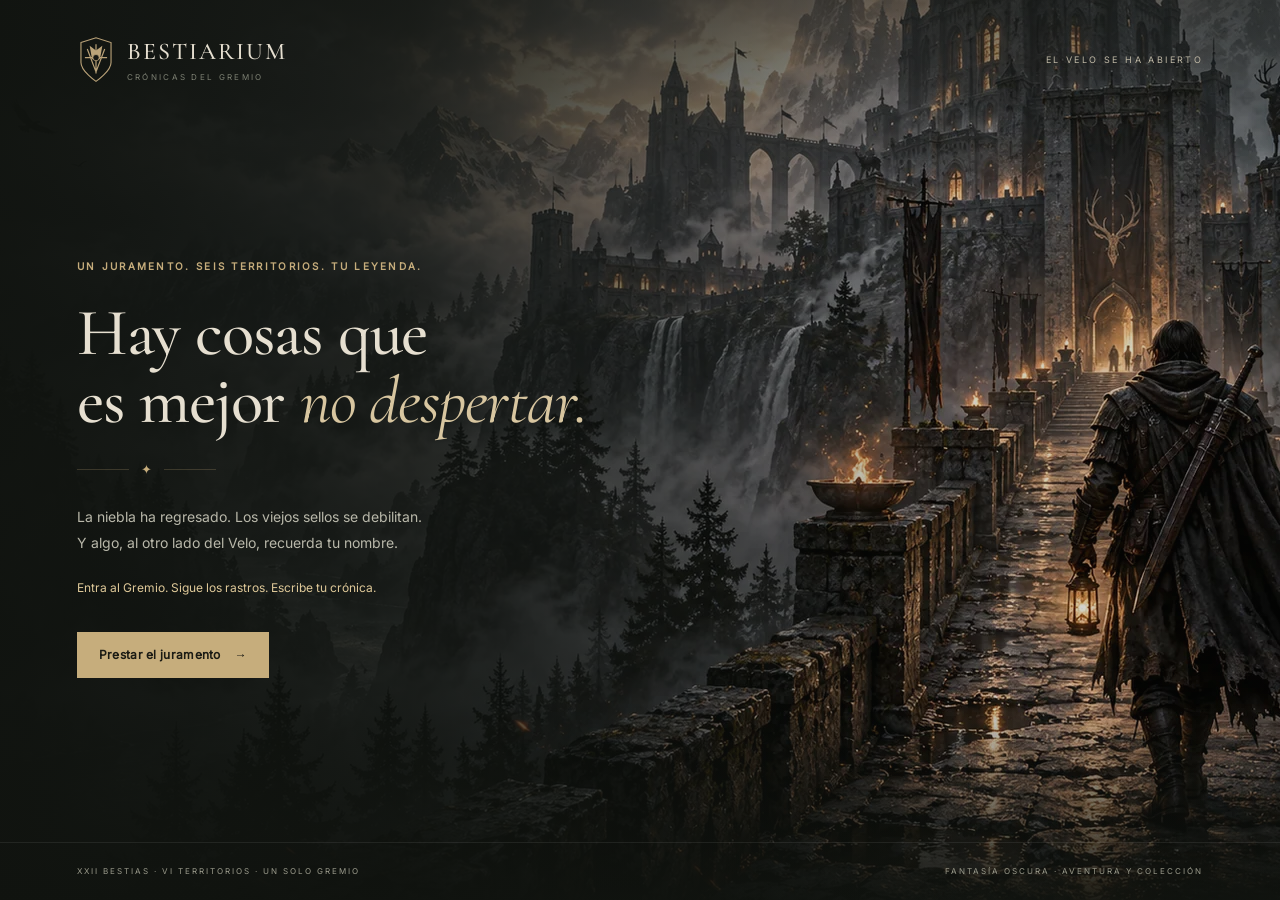
==== preview/index.html @ f412d272 "Add Bestiarium III dark-fantasy preview, original art, and verified game engine" ====
<!doctype html>
<html lang="es">
<head>
  <base href="../">
  <meta charset="utf-8">
  <meta name="viewport" content="width=device-width, initial-scale=1, viewport-fit=cover">
  <meta name="theme-color" content="#131411">
  <meta name="description" content="Cruza el Velo. Recorre seis territorios, sigue los rastros de 22 bestias y escribe tu leyenda en las crónicas del Gremio.">
  <title>Bestiarium · Crónicas del Gremio</title>
  <link rel="icon" href="assets/crest.svg" type="image/svg+xml">
  <link rel="preload" href="assets/art/guild-refuge.webp" as="image">
  <link rel="stylesheet" href="assets/css/grimoire.css?v=3.0.0">
  <script src="assets/js/catalog.js?v=3.0.0" defer></script>
  <script src="assets/js/storage.js?v=3.0.0" defer></script>
  <script src="assets/js/app.js?v=3.0.0" defer></script>
</head>
<body>
<a class="skip" href="#main">Saltar al contenido</a>
<div id="intro" class="intro screen" hidden>
  <header class="intro-nav"><a class="wordmark" href="./"><img src="assets/crest.svg" alt="" width="38" height="48"><span>BESTIARIUM<small>CRÓNICAS DEL GREMIO</small></span></a><span class="edition">EL VELO SE HA ABIERTO</span></header>
  <main class="intro-content"><p class="eyebrow">UN JURAMENTO. SEIS TERRITORIOS. TU LEYENDA.</p><h1>Hay cosas que<br>es mejor <em>no despertar.</em></h1><div class="ornament"><span></span>✦<span></span></div><p>La niebla ha regresado. Los viejos sellos se debilitan.<br>Y algo, al otro lado del Velo, recuerda tu nombre.</p><p class="intro-invite">Entra al Gremio. Sigue los rastros. Escribe tu crónica.</p><div class="button-row"><button class="btn primary" data-action="register">Prestar el juramento <span>→</span></button><button class="btn quiet" id="continueIntro" data-action="continue" hidden>Retomar mi crónica</button></div></main>
  <footer class="intro-footer"><span>XXII BESTIAS · VI TERRITORIOS · UN SOLO GREMIO</span><span>FANTASÍA OSCURA · AVENTURA Y COLECCIÓN</span></footer>
</div>
<div id="registration" class="screen registration" hidden>
  <header class="reg-header"><button class="text-link" data-action="intro">← Volver al umbral</button><span class="eyebrow">EL GREMIO TE DA LA BIENVENIDA</span></header>
  <main class="reg-shell"><div class="reg-art"><img id="regPortrait" src="assets/art/hunter-1.webp" alt="Retrato de tu cazador"><div><span class="eyebrow">CADA LEYENDA EMPIEZA CON UN NOMBRE</span><h1>Tu lugar<br>en la crónica.</h1><p>Una persona o un equipo.<br>El mismo juramento ante el Velo.</p></div></div>
  <form id="registrationForm" class="reg-form"><p class="eyebrow">01 / IDENTIDAD DEL CAZADOR</p><h2>Presta el juramento</h2><label for="playerName">Nombre del cazador o del equipo</label><input id="playerName" name="player" placeholder="¿Cómo te recordará el Gremio?" maxlength="32" required autocomplete="nickname"><fieldset><legend>Elige tu apariencia</legend><div id="avatarPicker" class="avatar-picker"></div></fieldset><label for="classSelect">Tu senda</label><select id="classSelect" name="specialty"></select><p id="classDescription" class="form-note"></p><label for="originSelect">Tu refugio de origen</label><select id="originSelect" name="origin"></select><p class="form-note">Tu senda y tu origen forman parte de tu historia. Todas las sendas reciben las mismas recompensas.</p><button class="btn primary full" type="submit">Inscribir mi nombre <span>→</span></button><p class="local-note">Tu crónica se guarda en este navegador.</p></form></main>
</div>
<div id="app" class="screen app-shell" hidden>
  <aside class="sidebar"><a href="#refugio" class="wordmark" data-view="refugio"><img src="assets/crest.svg" alt="" width="36" height="44"><span>BESTIARIUM<small>CRÓNICAS DEL GREMIO</small></span></a><div class="sidebar-rule"></div><p class="nav-label">EL GREMIO</p><nav aria-label="Navegación del Gremio" id="navigation"></nav><div class="sidebar-bottom"><div class="side-quote">«Lo que acecha en la niebla<br>también teme a algo.»<span>DEL PRIMER GRIMORIO</span></div><button class="side-control" data-action="settings"><span data-icon="settings"></span>Ajustes y guía</button><div class="save-status" id="saveStatus" role="status"></div><span class="build">BESTIARIUM · VOL. III</span></div></aside>
  <div class="app-body"><header class="topbar"><div class="breadcrumb"><span class="small-crest" data-icon="sigil"></span><span>EL GREMIO</span><span class="crumb-sep">/</span><strong id="currentView">Refugio</strong></div><div class="hud"><span class="hud-xp"><span data-icon="spark"></span><b id="hudXP">0</b> XP</span><button class="sound-button" id="soundButton" data-action="sound" aria-label="Activar sonido" aria-pressed="false"></button><button class="hud-profile" data-view="perfil"><img id="hudAvatar" src="assets/art/hunter-1.webp" alt=""><span><b id="hudName"></b><small id="hudRank"></small></span></button></div></header>
  <main id="main" tabindex="-1"><section id="view-refugio" class="view"></section><section id="view-atlas" class="view" hidden></section><section id="view-bestiario" class="view" hidden></section><section id="view-contratos" class="view" hidden></section><section id="view-inventario" class="view" hidden></section><section id="view-perfil" class="view" hidden></section><section id="view-cronica" class="view" hidden></section></main>
  <footer class="app-footer"><span>QUE EL FUEGO DEL REFUGIO NUNCA SE APAGUE.</span><span id="footerProgress">0 DE 22 BESTIAS SELLADAS</span></footer></div>
  <nav id="mobileNav" class="mobile-nav" aria-label="Navegación rápida"></nav>
</div>
<dialog id="detailDialog" class="detail-dialog" aria-labelledby="detailTitle"><div id="detailContent"></div></dialog>
<dialog id="settingsDialog" class="settings-dialog" aria-labelledby="settingsTitle"><button class="dialog-close" data-close="settingsDialog" aria-label="Cerrar ajustes">×</button><p class="eyebrow">LOS ARCHIVOS DEL GREMIO</p><h2 id="settingsTitle">Ajustes y guía</h2><div class="setting"><div><strong>Sonido del Gremio</strong><p>Campanas y sellos durante las cacerías.</p></div><input type="checkbox" id="soundSetting" aria-label="Activar sonido"></div><div class="setting"><div><strong>Movimiento reducido</strong><p>Revelaciones sin destellos ni movimientos.</p></div><input type="checkbox" id="motionSetting" aria-label="Reducir movimiento"></div><div class="help-block"><h3>El ciclo de la cacería</h3><ol><li><strong>Abre un contrato.</strong> Ingresa el código inicial en el Tablón.</li><li><strong>Sigue el rastro.</strong> Completa el desafío de tu expedición.</li><li><strong>Sella la bestia.</strong> Ingresa el código final y recibe el botín.</li></ol><p>Las bestias mantienen su identidad velada hasta la captura. Quimerax exige seis sellos clave de otros territorios.</p></div><div class="help-block"><h3>Tu crónica</h3><p>El progreso se guarda en este navegador. Puedes descargar un respaldo para conservarlo. Las cuentas y la sincronización entre dispositivos se incorporarán en una siguiente etapa.</p><button class="btn secondary" data-action="export"><span data-icon="download"></span>Descargar respaldo</button></div><div class="help-block"><button class="text-link" data-action="intro">Volver al umbral</button><p>Tu progreso permanece guardado.</p></div></dialog>
<dialog id="ceremony" class="ceremony" aria-labelledby="ceremonyTitle"><div class="cer-embers" aria-hidden="true"></div><p class="eyebrow" id="ceremonyStep">EL SELLO RESPONDE</p><div id="ceremonyBody"></div><button id="ceremonyNext" class="btn primary" data-action="ceremonyNext">Revelar la bestia <span>→</span></button></dialog>
<div id="toast" class="toast" role="status" aria-live="polite"></div>
<noscript><p class="noscript">Activa JavaScript para abrir las crónicas de Bestiarium.</p></noscript>
</body>
</html>
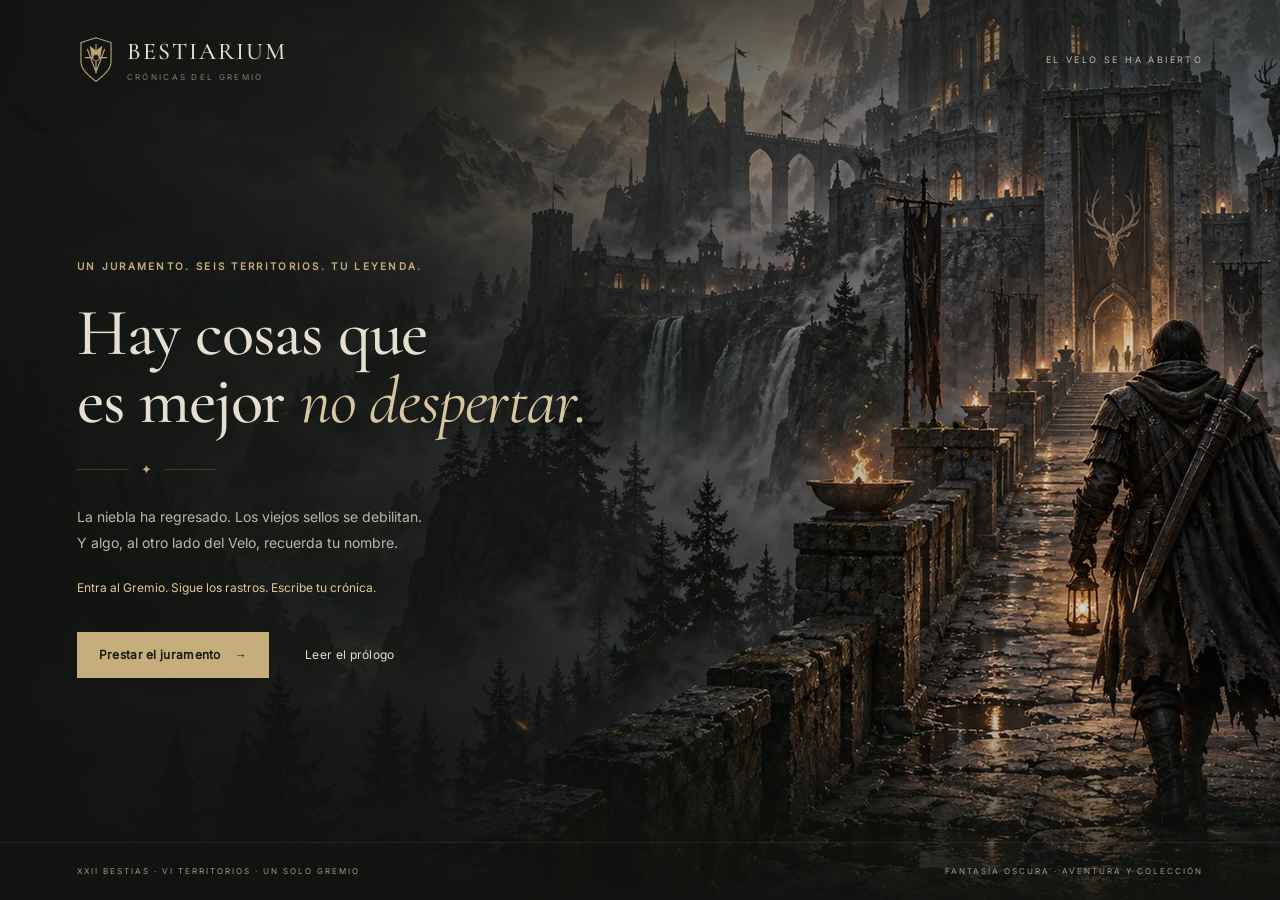
==== commit 068c2230: "Add Chronicles of the Veil campaign, forge, talents and investigations" ====
--- a/preview/index.html
+++ b/preview/index.html
@@ -9,16 +9,19 @@
   <title>Bestiarium · Crónicas del Gremio</title>
   <link rel="icon" href="assets/crest.svg" type="image/svg+xml">
   <link rel="preload" href="assets/art/guild-refuge.webp" as="image">
-  <link rel="stylesheet" href="assets/css/grimoire.css?v=3.0.0">
-  <script src="assets/js/catalog.js?v=3.0.0" defer></script>
-  <script src="assets/js/storage.js?v=3.0.0" defer></script>
-  <script src="assets/js/app.js?v=3.0.0" defer></script>
+  <link rel="stylesheet" href="assets/css/grimoire.css?v=3.2.0">
+  <script src="assets/js/config.js?v=3.2.0" defer></script>
+  <script src="assets/js/catalog.js?v=3.2.0" defer></script>
+  <script src="assets/js/campaign.js?v=3.2.0" defer></script>
+  <script src="assets/js/storage.js?v=3.2.0" defer></script>
+  <script src="assets/js/accounts.js?v=3.2.0" defer></script>
+  <script src="assets/js/app.js?v=3.2.0" defer></script>
 </head>
 <body>
 <a class="skip" href="#main">Saltar al contenido</a>
 <div id="intro" class="intro screen" hidden>
   <header class="intro-nav"><a class="wordmark" href="./"><img src="assets/crest.svg" alt="" width="38" height="48"><span>BESTIARIUM<small>CRÓNICAS DEL GREMIO</small></span></a><span class="edition">EL VELO SE HA ABIERTO</span></header>
-  <main class="intro-content"><p class="eyebrow">UN JURAMENTO. SEIS TERRITORIOS. TU LEYENDA.</p><h1>Hay cosas que<br>es mejor <em>no despertar.</em></h1><div class="ornament"><span></span>✦<span></span></div><p>La niebla ha regresado. Los viejos sellos se debilitan.<br>Y algo, al otro lado del Velo, recuerda tu nombre.</p><p class="intro-invite">Entra al Gremio. Sigue los rastros. Escribe tu crónica.</p><div class="button-row"><button class="btn primary" data-action="register">Prestar el juramento <span>→</span></button><button class="btn quiet" id="continueIntro" data-action="continue" hidden>Retomar mi crónica</button></div></main>
+  <main class="intro-content"><p class="eyebrow">UN JURAMENTO. SEIS TERRITORIOS. TU LEYENDA.</p><h1>Hay cosas que<br>es mejor <em>no despertar.</em></h1><div class="ornament"><span></span>✦<span></span></div><p>La niebla ha regresado. Los viejos sellos se debilitan.<br>Y algo, al otro lado del Velo, recuerda tu nombre.</p><p class="intro-invite">Entra al Gremio. Sigue los rastros. Escribe tu crónica.</p><div class="button-row"><button class="btn primary" data-action="register">Prestar el juramento <span>→</span></button><button class="btn quiet" data-chapter="prologo">Leer el prólogo</button><button class="btn quiet" id="continueIntro" data-action="continue" hidden>Retomar mi crónica</button></div></main>
   <footer class="intro-footer"><span>XXII BESTIAS · VI TERRITORIOS · UN SOLO GREMIO</span><span>FANTASÍA OSCURA · AVENTURA Y COLECCIÓN</span></footer>
 </div>
 <div id="registration" class="screen registration" hidden>
@@ -29,13 +32,15 @@
 <div id="app" class="screen app-shell" hidden>
   <aside class="sidebar"><a href="#refugio" class="wordmark" data-view="refugio"><img src="assets/crest.svg" alt="" width="36" height="44"><span>BESTIARIUM<small>CRÓNICAS DEL GREMIO</small></span></a><div class="sidebar-rule"></div><p class="nav-label">EL GREMIO</p><nav aria-label="Navegación del Gremio" id="navigation"></nav><div class="sidebar-bottom"><div class="side-quote">«Lo que acecha en la niebla<br>también teme a algo.»<span>DEL PRIMER GRIMORIO</span></div><button class="side-control" data-action="settings"><span data-icon="settings"></span>Ajustes y guía</button><div class="save-status" id="saveStatus" role="status"></div><span class="build">BESTIARIUM · VOL. III</span></div></aside>
   <div class="app-body"><header class="topbar"><div class="breadcrumb"><span class="small-crest" data-icon="sigil"></span><span>EL GREMIO</span><span class="crumb-sep">/</span><strong id="currentView">Refugio</strong></div><div class="hud"><span class="hud-xp"><span data-icon="spark"></span><b id="hudXP">0</b> XP</span><button class="sound-button" id="soundButton" data-action="sound" aria-label="Activar sonido" aria-pressed="false"></button><button class="hud-profile" data-view="perfil"><img id="hudAvatar" src="assets/art/hunter-1.webp" alt=""><span><b id="hudName"></b><small id="hudRank"></small></span></button></div></header>
-  <main id="main" tabindex="-1"><section id="view-refugio" class="view"></section><section id="view-atlas" class="view" hidden></section><section id="view-bestiario" class="view" hidden></section><section id="view-contratos" class="view" hidden></section><section id="view-inventario" class="view" hidden></section><section id="view-perfil" class="view" hidden></section><section id="view-cronica" class="view" hidden></section></main>
+  <main id="main" tabindex="-1"><section id="view-refugio" class="view"></section><section id="view-atlas" class="view" hidden></section><section id="view-bestiario" class="view" hidden></section><section id="view-contratos" class="view" hidden></section><section id="view-inventario" class="view" hidden></section><section id="view-perfil" class="view" hidden></section><section id="view-codice" class="view" hidden></section><section id="view-taller" class="view" hidden></section><section id="view-cronica" class="view" hidden></section></main>
   <footer class="app-footer"><span>QUE EL FUEGO DEL REFUGIO NUNCA SE APAGUE.</span><span id="footerProgress">0 DE 22 BESTIAS SELLADAS</span></footer></div>
   <nav id="mobileNav" class="mobile-nav" aria-label="Navegación rápida"></nav>
 </div>
+<dialog id="storyDialog" class="story-dialog" aria-labelledby="storyTitle"><div id="storyContent"></div></dialog>
 <dialog id="detailDialog" class="detail-dialog" aria-labelledby="detailTitle"><div id="detailContent"></div></dialog>
-<dialog id="settingsDialog" class="settings-dialog" aria-labelledby="settingsTitle"><button class="dialog-close" data-close="settingsDialog" aria-label="Cerrar ajustes">×</button><p class="eyebrow">LOS ARCHIVOS DEL GREMIO</p><h2 id="settingsTitle">Ajustes y guía</h2><div class="setting"><div><strong>Sonido del Gremio</strong><p>Campanas y sellos durante las cacerías.</p></div><input type="checkbox" id="soundSetting" aria-label="Activar sonido"></div><div class="setting"><div><strong>Movimiento reducido</strong><p>Revelaciones sin destellos ni movimientos.</p></div><input type="checkbox" id="motionSetting" aria-label="Reducir movimiento"></div><div class="help-block"><h3>El ciclo de la cacería</h3><ol><li><strong>Abre un contrato.</strong> Ingresa el código inicial en el Tablón.</li><li><strong>Sigue el rastro.</strong> Completa el desafío de tu expedición.</li><li><strong>Sella la bestia.</strong> Ingresa el código final y recibe el botín.</li></ol><p>Las bestias mantienen su identidad velada hasta la captura. Quimerax exige seis sellos clave de otros territorios.</p></div><div class="help-block"><h3>Tu crónica</h3><p>El progreso se guarda en este navegador. Puedes descargar un respaldo para conservarlo. Las cuentas y la sincronización entre dispositivos se incorporarán en una siguiente etapa.</p><button class="btn secondary" data-action="export"><span data-icon="download"></span>Descargar respaldo</button></div><div class="help-block"><button class="text-link" data-action="intro">Volver al umbral</button><p>Tu progreso permanece guardado.</p></div></dialog>
+<dialog id="settingsDialog" class="settings-dialog" aria-labelledby="settingsTitle"><button class="dialog-close" data-close="settingsDialog" aria-label="Cerrar ajustes">×</button><p class="eyebrow">LOS ARCHIVOS DEL GREMIO</p><h2 id="settingsTitle">Ajustes y guía</h2><button id="accountButton" class="btn secondary" data-account="open" hidden>Cuenta del Gremio</button><div class="setting"><div><strong>Sonido del Gremio</strong><p>Campanas y sellos durante las cacerías.</p></div><input type="checkbox" id="soundSetting" aria-label="Activar sonido"></div><div class="setting"><div><strong>Movimiento reducido</strong><p>Revelaciones sin destellos ni movimientos.</p></div><input type="checkbox" id="motionSetting" aria-label="Reducir movimiento"></div><div class="help-block"><h3>El ciclo de la cacería</h3><ol><li><strong>Abre un contrato.</strong> Ingresa el código inicial en el Tablón.</li><li><strong>Sigue el rastro.</strong> Completa el desafío de tu expedición.</li><li><strong>Sella la bestia.</strong> Ingresa el código final y recibe el botín.</li></ol><p>Las bestias mantienen su identidad velada hasta la captura. Quimerax exige seis sellos clave de otros territorios.</p></div><div class="help-block"><h3>Tu crónica</h3><p>El progreso se guarda en este navegador. Puedes descargar un respaldo para conservarlo. Si los archivos remotos están habilitados, entra desde Cuenta del Gremio para sincronizar entre dispositivos.</p><button class="btn secondary" data-action="export"><span data-icon="download"></span>Descargar respaldo</button></div><div class="help-block"><button class="text-link" data-action="intro">Volver al umbral</button><p>Tu progreso permanece guardado.</p></div></dialog>
 <dialog id="ceremony" class="ceremony" aria-labelledby="ceremonyTitle"><div class="cer-embers" aria-hidden="true"></div><p class="eyebrow" id="ceremonyStep">EL SELLO RESPONDE</p><div id="ceremonyBody"></div><button id="ceremonyNext" class="btn primary" data-action="ceremonyNext">Revelar la bestia <span>→</span></button></dialog>
+<dialog id="accountDialog" class="settings-dialog" aria-labelledby="accountTitle"><button class="dialog-close" data-account="close" aria-label="Cerrar cuenta">×</button><p class="eyebrow">ARCHIVOS DEL GREMIO</p><h2 id="accountTitle">Tu credencial, tu crónica</h2><p id="accountInfo" class="muted"></p><form id="accountForm" class="reg-form" style="padding:20px 0"><label for="accountUsername">Nombre de usuario</label><input id="accountUsername" name="username" autocomplete="username" minlength="3" maxlength="24" required pattern="[a-zA-Z0-9][a-zA-Z0-9_.-]{2,23}"><label for="accountPin">Clave de seis dígitos</label><input id="accountPin" name="pin" type="password" inputmode="numeric" autocomplete="current-password" pattern="[0-9]{6}" maxlength="6" required><div class="button-row" style="margin-top:20px"><button class="btn primary" type="submit" value="login">Entrar al Gremio</button><button class="btn secondary" type="submit" value="register">Crear mi usuario</button></div><p class="form-note">Al crear un usuario se abre una crónica nueva. La anterior puede solicitarse para revisión, sin borrarla.</p></form><div id="accountActions" class="button-row" style="margin:25px 0" hidden><button class="btn secondary" data-account="sync">Actualizar crónica</button><button class="btn secondary" data-account="migration">Solicitar revisión de mi crónica local</button><button class="btn secondary" data-account="logout">Cerrar sesión</button></div><p id="accountFeedback" class="inline-feedback" role="status"></p></dialog>
 <div id="toast" class="toast" role="status" aria-live="polite"></div>
 <noscript><p class="noscript">Activa JavaScript para abrir las crónicas de Bestiarium.</p></noscript>
 </body>
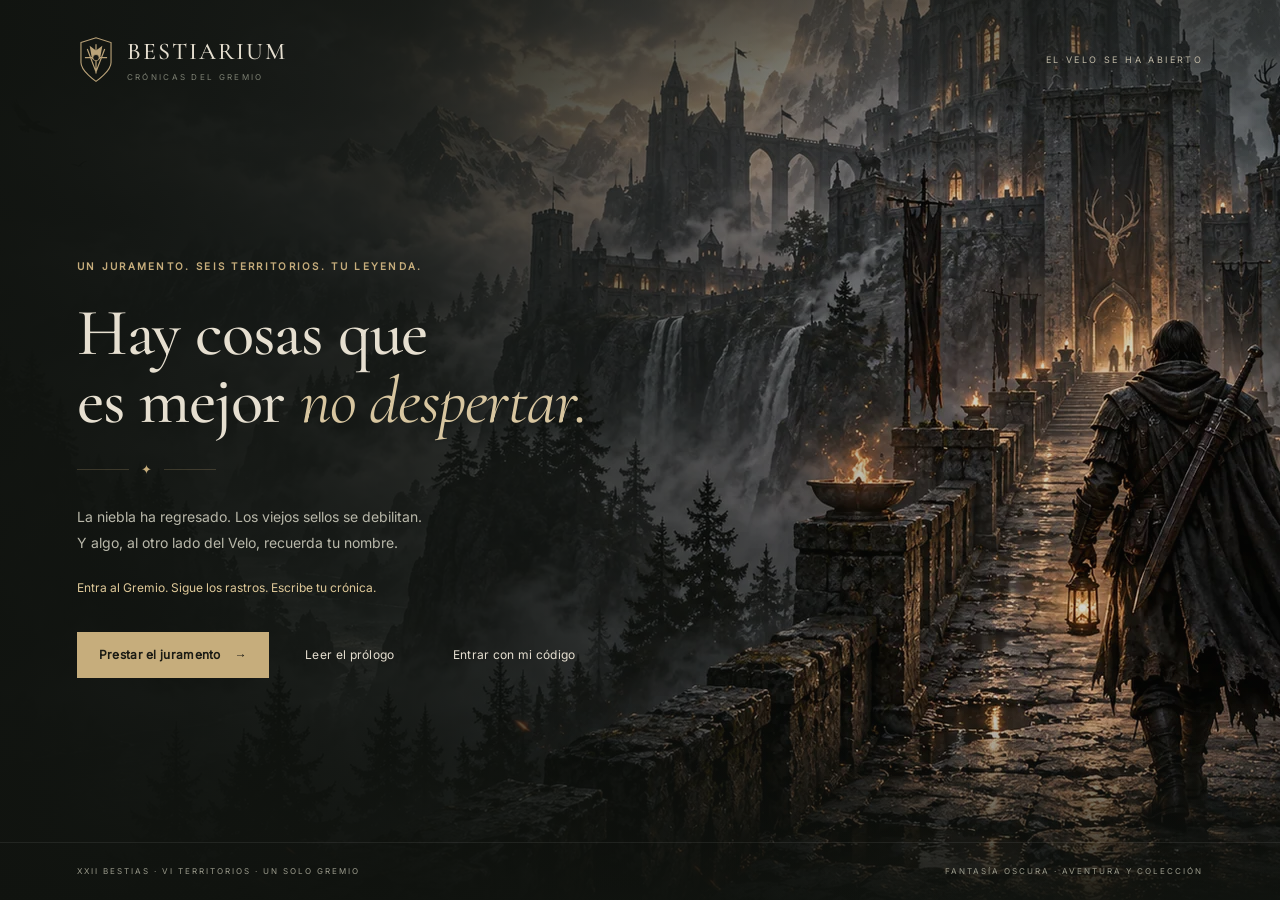
==== commit 7125045e: "Add cinematic illustrated reader, original ambient score, visible six-digit access and first steps" ====
--- a/preview/index.html
+++ b/preview/index.html
@@ -9,25 +9,26 @@
   <title>Bestiarium · Crónicas del Gremio</title>
   <link rel="icon" href="assets/crest.svg" type="image/svg+xml">
   <link rel="preload" href="assets/art/guild-refuge.webp" as="image">
-  <link rel="stylesheet" href="assets/css/grimoire.css?v=3.2.0">
-  <script src="assets/js/config.js?v=3.2.0" defer></script>
-  <script src="assets/js/catalog.js?v=3.2.0" defer></script>
-  <script src="assets/js/campaign.js?v=3.2.0" defer></script>
-  <script src="assets/js/storage.js?v=3.2.0" defer></script>
-  <script src="assets/js/accounts.js?v=3.2.0" defer></script>
-  <script src="assets/js/app.js?v=3.2.0" defer></script>
+  <link rel="stylesheet" href="assets/css/grimoire.css?v=3.3.0">
+  <script src="assets/js/config.js?v=3.3.0" defer></script>
+  <script src="assets/js/catalog.js?v=3.3.0" defer></script>
+  <script src="assets/js/campaign.js?v=3.3.0" defer></script>
+  <script src="assets/js/storage.js?v=3.3.0" defer></script>
+  <script src="assets/js/accounts.js?v=3.3.0" defer></script>
+  <script src="assets/js/audio.js?v=3.3.0" defer></script>
+  <script src="assets/js/app.js?v=3.3.0" defer></script>
 </head>
 <body>
 <a class="skip" href="#main">Saltar al contenido</a>
 <div id="intro" class="intro screen" hidden>
   <header class="intro-nav"><a class="wordmark" href="./"><img src="assets/crest.svg" alt="" width="38" height="48"><span>BESTIARIUM<small>CRÓNICAS DEL GREMIO</small></span></a><span class="edition">EL VELO SE HA ABIERTO</span></header>
-  <main class="intro-content"><p class="eyebrow">UN JURAMENTO. SEIS TERRITORIOS. TU LEYENDA.</p><h1>Hay cosas que<br>es mejor <em>no despertar.</em></h1><div class="ornament"><span></span>✦<span></span></div><p>La niebla ha regresado. Los viejos sellos se debilitan.<br>Y algo, al otro lado del Velo, recuerda tu nombre.</p><p class="intro-invite">Entra al Gremio. Sigue los rastros. Escribe tu crónica.</p><div class="button-row"><button class="btn primary" data-action="register">Prestar el juramento <span>→</span></button><button class="btn quiet" data-chapter="prologo">Leer el prólogo</button><button class="btn quiet" id="continueIntro" data-action="continue" hidden>Retomar mi crónica</button></div></main>
+  <main class="intro-content"><p class="eyebrow">UN JURAMENTO. SEIS TERRITORIOS. TU LEYENDA.</p><h1>Hay cosas que<br>es mejor <em>no despertar.</em></h1><div class="ornament"><span></span>✦<span></span></div><p>La niebla ha regresado. Los viejos sellos se debilitan.<br>Y algo, al otro lado del Velo, recuerda tu nombre.</p><p class="intro-invite">Entra al Gremio. Sigue los rastros. Escribe tu crónica.</p><div class="button-row"><button class="btn primary" data-action="register">Prestar el juramento <span>→</span></button><button class="btn quiet" data-chapter="prologo">Leer el prólogo</button><button class="btn quiet" data-account="open">Entrar con mi código</button><button class="btn quiet" id="continueIntro" data-action="continue" hidden>Retomar mi crónica</button></div></main>
   <footer class="intro-footer"><span>XXII BESTIAS · VI TERRITORIOS · UN SOLO GREMIO</span><span>FANTASÍA OSCURA · AVENTURA Y COLECCIÓN</span></footer>
 </div>
 <div id="registration" class="screen registration" hidden>
   <header class="reg-header"><button class="text-link" data-action="intro">← Volver al umbral</button><span class="eyebrow">EL GREMIO TE DA LA BIENVENIDA</span></header>
   <main class="reg-shell"><div class="reg-art"><img id="regPortrait" src="assets/art/hunter-1.webp" alt="Retrato de tu cazador"><div><span class="eyebrow">CADA LEYENDA EMPIEZA CON UN NOMBRE</span><h1>Tu lugar<br>en la crónica.</h1><p>Una persona o un equipo.<br>El mismo juramento ante el Velo.</p></div></div>
-  <form id="registrationForm" class="reg-form"><p class="eyebrow">01 / IDENTIDAD DEL CAZADOR</p><h2>Presta el juramento</h2><label for="playerName">Nombre del cazador o del equipo</label><input id="playerName" name="player" placeholder="¿Cómo te recordará el Gremio?" maxlength="32" required autocomplete="nickname"><fieldset><legend>Elige tu apariencia</legend><div id="avatarPicker" class="avatar-picker"></div></fieldset><label for="classSelect">Tu senda</label><select id="classSelect" name="specialty"></select><p id="classDescription" class="form-note"></p><label for="originSelect">Tu refugio de origen</label><select id="originSelect" name="origin"></select><p class="form-note">Tu senda y tu origen forman parte de tu historia. Todas las sendas reciben las mismas recompensas.</p><button class="btn primary full" type="submit">Inscribir mi nombre <span>→</span></button><p class="local-note">Tu crónica se guarda en este navegador.</p></form></main>
+  <form id="registrationForm" class="reg-form"><p class="eyebrow">01 / IDENTIDAD DEL CAZADOR</p><h2>Presta el juramento</h2><label for="playerName">Nombre del cazador o del equipo</label><input id="playerName" name="player" placeholder="¿Cómo te recordará el Gremio?" maxlength="32" required autocomplete="nickname"><fieldset><legend>Elige tu apariencia</legend><div id="avatarPicker" class="avatar-picker"></div></fieldset><label for="classSelect">Tu senda</label><select id="classSelect" name="specialty"></select><p id="classDescription" class="form-note"></p><label for="originSelect">Tu refugio de origen</label><select id="originSelect" name="origin"></select><figure id="originPreview" class="origin-preview"></figure><p class="form-note">Tu senda y tu origen forman parte de tu historia. Todas las sendas reciben las mismas recompensas.</p><button class="btn primary full" type="submit">Inscribir mi nombre <span>→</span></button><p class="local-note">Tu crónica se guarda en este navegador.</p></form></main>
 </div>
 <div id="app" class="screen app-shell" hidden>
   <aside class="sidebar"><a href="#refugio" class="wordmark" data-view="refugio"><img src="assets/crest.svg" alt="" width="36" height="44"><span>BESTIARIUM<small>CRÓNICAS DEL GREMIO</small></span></a><div class="sidebar-rule"></div><p class="nav-label">EL GREMIO</p><nav aria-label="Navegación del Gremio" id="navigation"></nav><div class="sidebar-bottom"><div class="side-quote">«Lo que acecha en la niebla<br>también teme a algo.»<span>DEL PRIMER GRIMORIO</span></div><button class="side-control" data-action="settings"><span data-icon="settings"></span>Ajustes y guía</button><div class="save-status" id="saveStatus" role="status"></div><span class="build">BESTIARIUM · VOL. III</span></div></aside>
@@ -36,11 +37,12 @@
   <footer class="app-footer"><span>QUE EL FUEGO DEL REFUGIO NUNCA SE APAGUE.</span><span id="footerProgress">0 DE 22 BESTIAS SELLADAS</span></footer></div>
   <nav id="mobileNav" class="mobile-nav" aria-label="Navegación rápida"></nav>
 </div>
-<dialog id="storyDialog" class="story-dialog" aria-labelledby="storyTitle"><div id="storyContent"></div></dialog>
+<dialog id="storyDialog" class="story-dialog immersive" aria-labelledby="storyTitle"><div id="storyContent"></div></dialog>
 <dialog id="detailDialog" class="detail-dialog" aria-labelledby="detailTitle"><div id="detailContent"></div></dialog>
-<dialog id="settingsDialog" class="settings-dialog" aria-labelledby="settingsTitle"><button class="dialog-close" data-close="settingsDialog" aria-label="Cerrar ajustes">×</button><p class="eyebrow">LOS ARCHIVOS DEL GREMIO</p><h2 id="settingsTitle">Ajustes y guía</h2><button id="accountButton" class="btn secondary" data-account="open" hidden>Cuenta del Gremio</button><div class="setting"><div><strong>Sonido del Gremio</strong><p>Campanas y sellos durante las cacerías.</p></div><input type="checkbox" id="soundSetting" aria-label="Activar sonido"></div><div class="setting"><div><strong>Movimiento reducido</strong><p>Revelaciones sin destellos ni movimientos.</p></div><input type="checkbox" id="motionSetting" aria-label="Reducir movimiento"></div><div class="help-block"><h3>El ciclo de la cacería</h3><ol><li><strong>Abre un contrato.</strong> Ingresa el código inicial en el Tablón.</li><li><strong>Sigue el rastro.</strong> Completa el desafío de tu expedición.</li><li><strong>Sella la bestia.</strong> Ingresa el código final y recibe el botín.</li></ol><p>Las bestias mantienen su identidad velada hasta la captura. Quimerax exige seis sellos clave de otros territorios.</p></div><div class="help-block"><h3>Tu crónica</h3><p>El progreso se guarda en este navegador. Puedes descargar un respaldo para conservarlo. Si los archivos remotos están habilitados, entra desde Cuenta del Gremio para sincronizar entre dispositivos.</p><button class="btn secondary" data-action="export"><span data-icon="download"></span>Descargar respaldo</button></div><div class="help-block"><button class="text-link" data-action="intro">Volver al umbral</button><p>Tu progreso permanece guardado.</p></div></dialog>
+<dialog id="settingsDialog" class="settings-dialog" aria-labelledby="settingsTitle"><button class="dialog-close" data-close="settingsDialog" aria-label="Cerrar ajustes">×</button><p class="eyebrow">LOS ARCHIVOS DEL GREMIO</p><h2 id="settingsTitle">Ajustes y guía</h2><button id="accountButton" class="btn secondary" data-account="open">Mi código de acceso</button><div class="setting"><div><strong>Música y efectos</strong><p>Ambientación del refugio, campanas y sellos.</p></div><input type="checkbox" id="soundSetting" aria-label="Activar música y efectos"></div><label class="audio-volume" for="musicVolume">Volumen de la música<input id="musicVolume" type="range" min="0" max="70" value="22"></label><p id="audioFeedback" class="form-note" role="status"></p><div class="setting"><div><strong>Movimiento reducido</strong><p>Revelaciones sin destellos ni movimientos.</p></div><input type="checkbox" id="motionSetting" aria-label="Reducir movimiento"></div><div class="help-block"><h3>El ciclo de la cacería</h3><ol><li><strong>Abre un contrato.</strong> Ingresa el código inicial en el Tablón.</li><li><strong>Sigue el rastro.</strong> Completa el desafío de tu expedición.</li><li><strong>Sella la bestia.</strong> Ingresa el código final y recibe el botín.</li></ol><p>Las bestias mantienen su identidad velada hasta la captura. Quimerax exige seis sellos clave de otros territorios.</p></div><div class="help-block"><h3>Tu crónica</h3><p>El progreso se guarda en este navegador. Puedes descargar un respaldo para conservarlo. Si los archivos remotos están habilitados, entra desde Cuenta del Gremio para sincronizar entre dispositivos.</p><button class="btn secondary" data-action="export"><span data-icon="download"></span>Descargar respaldo</button></div><div class="help-block"><button class="text-link" data-action="intro">Volver al umbral</button><p>Tu progreso permanece guardado.</p></div></dialog>
 <dialog id="ceremony" class="ceremony" aria-labelledby="ceremonyTitle"><div class="cer-embers" aria-hidden="true"></div><p class="eyebrow" id="ceremonyStep">EL SELLO RESPONDE</p><div id="ceremonyBody"></div><button id="ceremonyNext" class="btn primary" data-action="ceremonyNext">Revelar la bestia <span>→</span></button></dialog>
-<dialog id="accountDialog" class="settings-dialog" aria-labelledby="accountTitle"><button class="dialog-close" data-account="close" aria-label="Cerrar cuenta">×</button><p class="eyebrow">ARCHIVOS DEL GREMIO</p><h2 id="accountTitle">Tu credencial, tu crónica</h2><p id="accountInfo" class="muted"></p><form id="accountForm" class="reg-form" style="padding:20px 0"><label for="accountUsername">Nombre de usuario</label><input id="accountUsername" name="username" autocomplete="username" minlength="3" maxlength="24" required pattern="[a-zA-Z0-9][a-zA-Z0-9_.-]{2,23}"><label for="accountPin">Clave de seis dígitos</label><input id="accountPin" name="pin" type="password" inputmode="numeric" autocomplete="current-password" pattern="[0-9]{6}" maxlength="6" required><div class="button-row" style="margin-top:20px"><button class="btn primary" type="submit" value="login">Entrar al Gremio</button><button class="btn secondary" type="submit" value="register">Crear mi usuario</button></div><p class="form-note">Al crear un usuario se abre una crónica nueva. La anterior puede solicitarse para revisión, sin borrarla.</p></form><div id="accountActions" class="button-row" style="margin:25px 0" hidden><button class="btn secondary" data-account="sync">Actualizar crónica</button><button class="btn secondary" data-account="migration">Solicitar revisión de mi crónica local</button><button class="btn secondary" data-account="logout">Cerrar sesión</button></div><p id="accountFeedback" class="inline-feedback" role="status"></p></dialog>
+<dialog id="guildMenu" class="settings-dialog" aria-labelledby="guildMenuTitle"><button class="dialog-close" data-close="guildMenu" aria-label="Cerrar menú">×</button><p class="eyebrow">TU AVENTURA, A UN TOQUE</p><h2 id="guildMenuTitle">El Gremio</h2><div id="guildMenuLinks" class="guild-menu-links"></div><button class="btn secondary" data-action="settings">Cómo jugar y ajustes</button><button class="btn quiet" data-account="open">Mi código de acceso</button></dialog>
+<dialog id="accountDialog" class="settings-dialog" aria-labelledby="accountTitle"><button class="dialog-close" data-account="close" aria-label="Cerrar cuenta">×</button><p class="eyebrow">ARCHIVOS DEL GREMIO</p><h2 id="accountTitle">Tu credencial, tu crónica</h2><p id="accountInfo" class="muted"></p><form id="accountForm" class="reg-form" style="padding:20px 0"><label for="accountUsername">Nombre de usuario</label><input id="accountUsername" name="username" autocomplete="username" minlength="3" maxlength="24" required pattern="[a-zA-Z0-9][a-zA-Z0-9_.-]{2,23}"><label for="accountPin">Tu código de acceso · 6 números</label><input id="accountPin" name="pin" placeholder="••••••" type="password" inputmode="numeric" autocomplete="current-password" pattern="[0-9]{6}" maxlength="6" required><div class="button-row" style="margin-top:20px"><button class="btn primary" type="submit" value="login">Entrar al Gremio</button><button class="btn secondary" type="submit" value="register">Crear mi usuario</button></div><p id="accountSetupNote" class="form-note"></p><button class="text-link" type="button" data-account="local">Continuar con mi crónica local</button><p class="form-note">Elige tu usuario y tu código personal de seis números. Al crear un usuario se abre una crónica nueva. La anterior puede solicitarse para revisión, sin borrarla.</p></form><div id="accountActions" class="button-row" style="margin:25px 0" hidden><button class="btn secondary" data-account="sync">Actualizar crónica</button><button class="btn secondary" data-account="migration">Solicitar revisión de mi crónica local</button><button class="btn secondary" data-account="logout">Cerrar sesión</button></div><p id="accountFeedback" class="inline-feedback" role="status"></p></dialog>
 <div id="toast" class="toast" role="status" aria-live="polite"></div>
 <noscript><p class="noscript">Activa JavaScript para abrir las crónicas de Bestiarium.</p></noscript>
 </body>
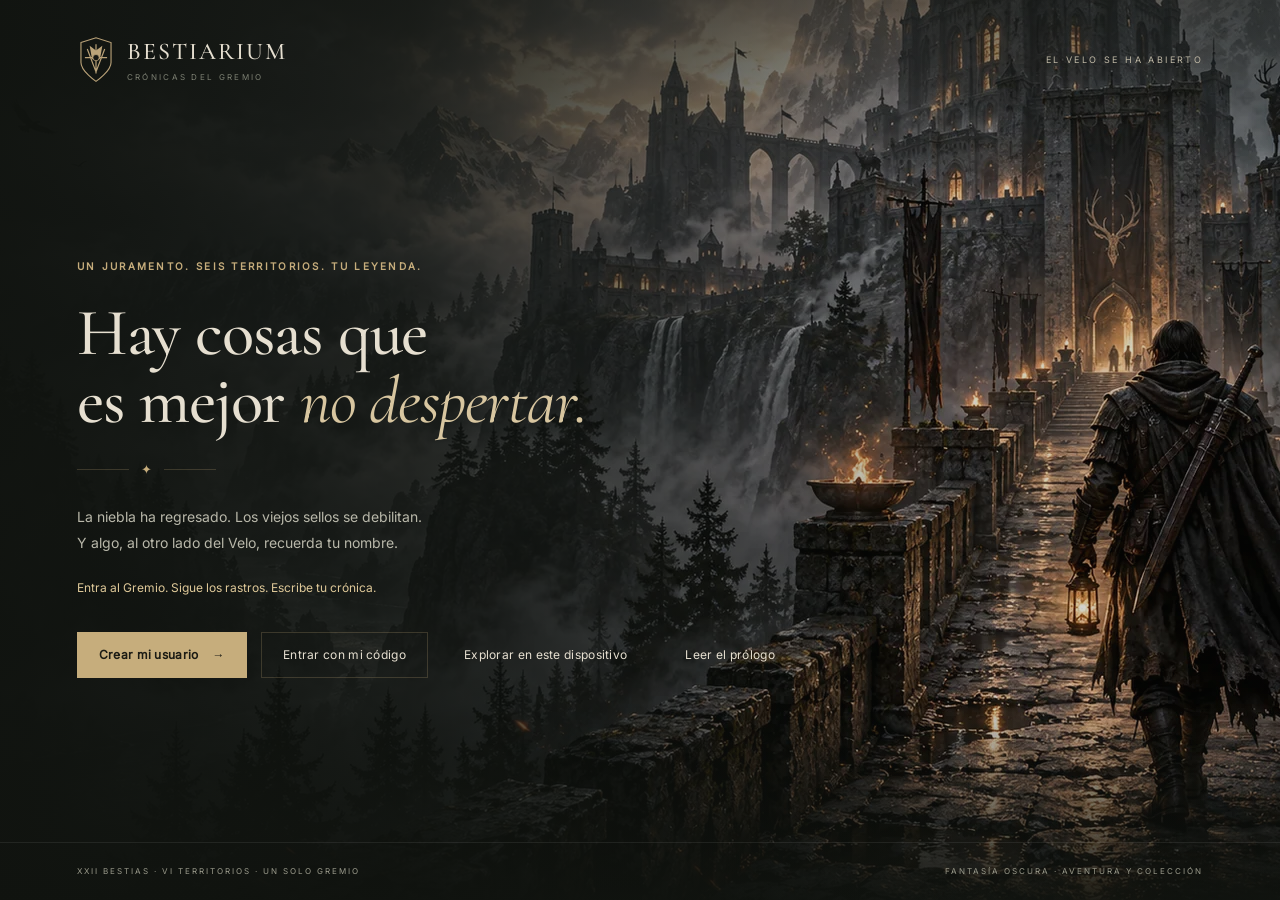
==== commit a6c745b4: "Connect deployed Google accounts, enable direct signup and show progress loading dialog" ====
--- a/preview/index.html
+++ b/preview/index.html
@@ -9,20 +9,20 @@
   <title>Bestiarium · Crónicas del Gremio</title>
   <link rel="icon" href="assets/crest.svg" type="image/svg+xml">
   <link rel="preload" href="assets/art/guild-refuge.webp" as="image">
-  <link rel="stylesheet" href="assets/css/grimoire.css?v=3.3.0">
-  <script src="assets/js/config.js?v=3.3.0" defer></script>
-  <script src="assets/js/catalog.js?v=3.3.0" defer></script>
-  <script src="assets/js/campaign.js?v=3.3.0" defer></script>
-  <script src="assets/js/storage.js?v=3.3.0" defer></script>
-  <script src="assets/js/accounts.js?v=3.3.0" defer></script>
-  <script src="assets/js/audio.js?v=3.3.0" defer></script>
-  <script src="assets/js/app.js?v=3.3.0" defer></script>
+  <link rel="stylesheet" href="assets/css/grimoire.css?v=3.4.0">
+  <script src="assets/js/config.js?v=3.4.0" defer></script>
+  <script src="assets/js/catalog.js?v=3.4.0" defer></script>
+  <script src="assets/js/campaign.js?v=3.4.0" defer></script>
+  <script src="assets/js/storage.js?v=3.4.0" defer></script>
+  <script src="assets/js/accounts.js?v=3.4.0" defer></script>
+  <script src="assets/js/audio.js?v=3.4.0" defer></script>
+  <script src="assets/js/app.js?v=3.4.0" defer></script>
 </head>
 <body>
 <a class="skip" href="#main">Saltar al contenido</a>
 <div id="intro" class="intro screen" hidden>
   <header class="intro-nav"><a class="wordmark" href="./"><img src="assets/crest.svg" alt="" width="38" height="48"><span>BESTIARIUM<small>CRÓNICAS DEL GREMIO</small></span></a><span class="edition">EL VELO SE HA ABIERTO</span></header>
-  <main class="intro-content"><p class="eyebrow">UN JURAMENTO. SEIS TERRITORIOS. TU LEYENDA.</p><h1>Hay cosas que<br>es mejor <em>no despertar.</em></h1><div class="ornament"><span></span>✦<span></span></div><p>La niebla ha regresado. Los viejos sellos se debilitan.<br>Y algo, al otro lado del Velo, recuerda tu nombre.</p><p class="intro-invite">Entra al Gremio. Sigue los rastros. Escribe tu crónica.</p><div class="button-row"><button class="btn primary" data-action="register">Prestar el juramento <span>→</span></button><button class="btn quiet" data-chapter="prologo">Leer el prólogo</button><button class="btn quiet" data-account="open">Entrar con mi código</button><button class="btn quiet" id="continueIntro" data-action="continue" hidden>Retomar mi crónica</button></div></main>
+  <main class="intro-content"><p class="eyebrow">UN JURAMENTO. SEIS TERRITORIOS. TU LEYENDA.</p><h1>Hay cosas que<br>es mejor <em>no despertar.</em></h1><div class="ornament"><span></span>✦<span></span></div><p>La niebla ha regresado. Los viejos sellos se debilitan.<br>Y algo, al otro lado del Velo, recuerda tu nombre.</p><p class="intro-invite">Entra al Gremio. Sigue los rastros. Escribe tu crónica.</p><div class="button-row"><button class="btn primary" data-account="signup">Crear mi usuario <span>→</span></button><button class="btn secondary" data-account="open">Entrar con mi código</button><button class="btn quiet" data-action="register">Explorar en este dispositivo</button><button class="btn quiet" data-chapter="prologo">Leer el prólogo</button><button class="btn quiet" id="continueIntro" data-action="continue" hidden>Retomar mi crónica</button></div></main>
   <footer class="intro-footer"><span>XXII BESTIAS · VI TERRITORIOS · UN SOLO GREMIO</span><span>FANTASÍA OSCURA · AVENTURA Y COLECCIÓN</span></footer>
 </div>
 <div id="registration" class="screen registration" hidden>
@@ -39,10 +39,11 @@
 </div>
 <dialog id="storyDialog" class="story-dialog immersive" aria-labelledby="storyTitle"><div id="storyContent"></div></dialog>
 <dialog id="detailDialog" class="detail-dialog" aria-labelledby="detailTitle"><div id="detailContent"></div></dialog>
-<dialog id="settingsDialog" class="settings-dialog" aria-labelledby="settingsTitle"><button class="dialog-close" data-close="settingsDialog" aria-label="Cerrar ajustes">×</button><p class="eyebrow">LOS ARCHIVOS DEL GREMIO</p><h2 id="settingsTitle">Ajustes y guía</h2><button id="accountButton" class="btn secondary" data-account="open">Mi código de acceso</button><div class="setting"><div><strong>Música y efectos</strong><p>Ambientación del refugio, campanas y sellos.</p></div><input type="checkbox" id="soundSetting" aria-label="Activar música y efectos"></div><label class="audio-volume" for="musicVolume">Volumen de la música<input id="musicVolume" type="range" min="0" max="70" value="22"></label><p id="audioFeedback" class="form-note" role="status"></p><div class="setting"><div><strong>Movimiento reducido</strong><p>Revelaciones sin destellos ni movimientos.</p></div><input type="checkbox" id="motionSetting" aria-label="Reducir movimiento"></div><div class="help-block"><h3>El ciclo de la cacería</h3><ol><li><strong>Abre un contrato.</strong> Ingresa el código inicial en el Tablón.</li><li><strong>Sigue el rastro.</strong> Completa el desafío de tu expedición.</li><li><strong>Sella la bestia.</strong> Ingresa el código final y recibe el botín.</li></ol><p>Las bestias mantienen su identidad velada hasta la captura. Quimerax exige seis sellos clave de otros territorios.</p></div><div class="help-block"><h3>Tu crónica</h3><p>El progreso se guarda en este navegador. Puedes descargar un respaldo para conservarlo. Si los archivos remotos están habilitados, entra desde Cuenta del Gremio para sincronizar entre dispositivos.</p><button class="btn secondary" data-action="export"><span data-icon="download"></span>Descargar respaldo</button></div><div class="help-block"><button class="text-link" data-action="intro">Volver al umbral</button><p>Tu progreso permanece guardado.</p></div></dialog>
+<dialog id="settingsDialog" class="settings-dialog" aria-labelledby="settingsTitle"><button class="dialog-close" data-close="settingsDialog" aria-label="Cerrar ajustes">×</button><p class="eyebrow">LOS ARCHIVOS DEL GREMIO</p><h2 id="settingsTitle">Ajustes y guía</h2><button id="accountButton" class="btn secondary" data-account="open">Mi código de acceso</button><div class="setting"><div><strong>Música y efectos</strong><p>Ambientación del refugio, campanas y sellos.</p></div><input type="checkbox" id="soundSetting" aria-label="Activar música y efectos"></div><label class="audio-volume" for="musicVolume">Volumen de la música<input id="musicVolume" type="range" min="0" max="70" value="22"></label><p id="audioFeedback" class="form-note" role="status"></p><div class="setting"><div><strong>Movimiento reducido</strong><p>Revelaciones sin destellos ni movimientos.</p></div><input type="checkbox" id="motionSetting" aria-label="Reducir movimiento"></div><div class="help-block"><h3>El ciclo de la cacería</h3><ol><li><strong>Abre un contrato.</strong> Ingresa el código inicial en el Tablón.</li><li><strong>Sigue el rastro.</strong> Completa el desafío de tu expedición.</li><li><strong>Sella la bestia.</strong> Ingresa el código final y recibe el botín.</li></ol><p>Las bestias mantienen su identidad velada hasta la captura. Quimerax exige seis sellos clave de otros territorios.</p></div><div class="help-block"><h3>Tu crónica</h3><p id="progressHelp">Crea tu usuario o entra con tu código de seis números para guardar tu crónica en el Gremio y recuperarla desde otro dispositivo.</p><button class="btn secondary" data-action="export"><span data-icon="download"></span>Descargar respaldo</button></div><div class="help-block"><button class="text-link" data-action="intro">Volver al umbral</button><p>Tu progreso permanece guardado.</p></div></dialog>
 <dialog id="ceremony" class="ceremony" aria-labelledby="ceremonyTitle"><div class="cer-embers" aria-hidden="true"></div><p class="eyebrow" id="ceremonyStep">EL SELLO RESPONDE</p><div id="ceremonyBody"></div><button id="ceremonyNext" class="btn primary" data-action="ceremonyNext">Revelar la bestia <span>→</span></button></dialog>
 <dialog id="guildMenu" class="settings-dialog" aria-labelledby="guildMenuTitle"><button class="dialog-close" data-close="guildMenu" aria-label="Cerrar menú">×</button><p class="eyebrow">TU AVENTURA, A UN TOQUE</p><h2 id="guildMenuTitle">El Gremio</h2><div id="guildMenuLinks" class="guild-menu-links"></div><button class="btn secondary" data-action="settings">Cómo jugar y ajustes</button><button class="btn quiet" data-account="open">Mi código de acceso</button></dialog>
-<dialog id="accountDialog" class="settings-dialog" aria-labelledby="accountTitle"><button class="dialog-close" data-account="close" aria-label="Cerrar cuenta">×</button><p class="eyebrow">ARCHIVOS DEL GREMIO</p><h2 id="accountTitle">Tu credencial, tu crónica</h2><p id="accountInfo" class="muted"></p><form id="accountForm" class="reg-form" style="padding:20px 0"><label for="accountUsername">Nombre de usuario</label><input id="accountUsername" name="username" autocomplete="username" minlength="3" maxlength="24" required pattern="[a-zA-Z0-9][a-zA-Z0-9_.-]{2,23}"><label for="accountPin">Tu código de acceso · 6 números</label><input id="accountPin" name="pin" placeholder="••••••" type="password" inputmode="numeric" autocomplete="current-password" pattern="[0-9]{6}" maxlength="6" required><div class="button-row" style="margin-top:20px"><button class="btn primary" type="submit" value="login">Entrar al Gremio</button><button class="btn secondary" type="submit" value="register">Crear mi usuario</button></div><p id="accountSetupNote" class="form-note"></p><button class="text-link" type="button" data-account="local">Continuar con mi crónica local</button><p class="form-note">Elige tu usuario y tu código personal de seis números. Al crear un usuario se abre una crónica nueva. La anterior puede solicitarse para revisión, sin borrarla.</p></form><div id="accountActions" class="button-row" style="margin:25px 0" hidden><button class="btn secondary" data-account="sync">Actualizar crónica</button><button class="btn secondary" data-account="migration">Solicitar revisión de mi crónica local</button><button class="btn secondary" data-account="logout">Cerrar sesión</button></div><p id="accountFeedback" class="inline-feedback" role="status"></p></dialog>
+<dialog id="accountDialog" class="settings-dialog" aria-labelledby="accountTitle"><button class="dialog-close" data-account="close" aria-label="Cerrar cuenta">×</button><p class="eyebrow">ARCHIVOS DEL GREMIO</p><h2 id="accountTitle">Tu credencial, tu crónica</h2><p id="accountInfo" class="muted"></p><form id="accountForm" class="reg-form" style="padding:20px 0"><label for="accountUsername">Nombre de usuario</label><input id="accountUsername" name="username" placeholder="Ej.: cazador_nico" autocapitalize="none" spellcheck="false" autocomplete="username" minlength="3" maxlength="24" required pattern="[a-zA-Z0-9][a-zA-Z0-9_.-]{2,23}"><label for="accountPin">Tu código de acceso · 6 números</label><input id="accountPin" name="pin" placeholder="••••••" type="password" inputmode="numeric" autocomplete="current-password" pattern="[0-9]{6}" maxlength="6" required><div class="button-row" style="margin-top:20px"><button class="btn primary" type="submit" value="login">Entrar al Gremio</button><button class="btn secondary" type="submit" value="register">Crear mi usuario</button></div><p id="accountSetupNote" class="form-note"></p><button class="text-link" type="button" data-account="local">Continuar con mi crónica local</button><p class="form-note">En otro dispositivo, entra con el mismo usuario y código para recuperar tu avance. Elige tu usuario y tu código personal de seis números. Al crear un usuario se abre una crónica nueva. La anterior puede solicitarse para revisión, sin borrarla.</p></form><div id="accountActions" class="button-row" style="margin:25px 0" hidden><button class="btn secondary" data-account="sync">Actualizar crónica</button><button class="btn secondary" data-account="migration">Solicitar revisión de mi crónica local</button><button class="btn secondary" data-account="logout">Cerrar sesión</button></div><p id="accountFeedback" class="inline-feedback" role="status"></p></dialog>
+<dialog id="accountLoading" class="connection-dialog" aria-labelledby="connectionTitle" aria-describedby="connectionText"><div class="guild-loader" aria-hidden="true">✦</div><p class="eyebrow">ARCHIVOS DEL GREMIO</p><h2 id="connectionTitle">Recuperando tu crónica</h2><p id="connectionText" role="status" aria-live="polite">La Archivista Kael está consultando tus registros.</p><p id="connectionHint" class="form-note">Espera mientras el Gremio confirma tus registros.</p></dialog>
 <div id="toast" class="toast" role="status" aria-live="polite"></div>
 <noscript><p class="noscript">Activa JavaScript para abrir las crónicas de Bestiarium.</p></noscript>
 </body>
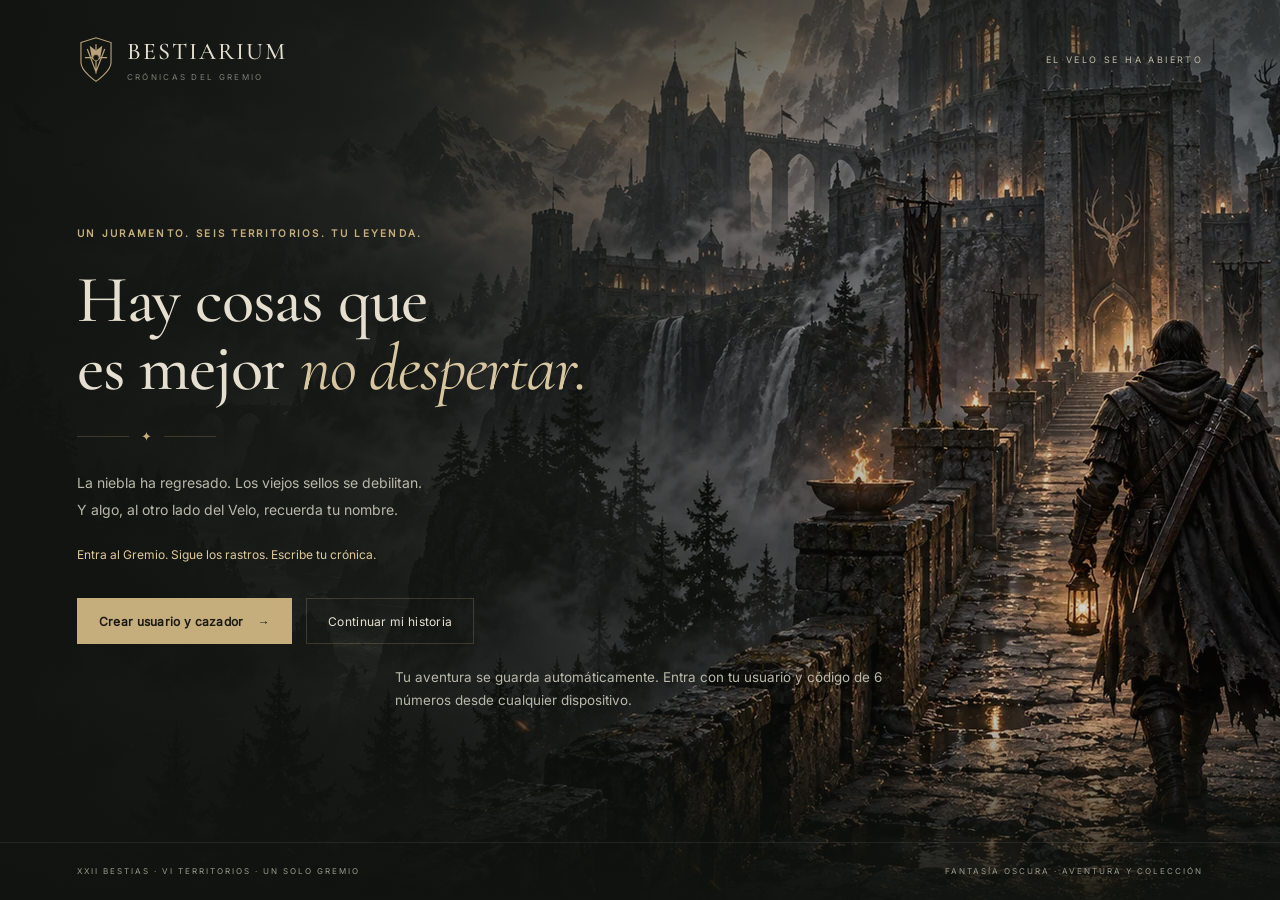
==== commit 5f9268c2: "fix: unify account and character entry with automatic progress snapshots" ====
--- a/preview/index.html
+++ b/preview/index.html
@@ -9,26 +9,26 @@
   <title>Bestiarium · Crónicas del Gremio</title>
   <link rel="icon" href="assets/crest.svg" type="image/svg+xml">
   <link rel="preload" href="assets/art/guild-refuge.webp" as="image">
-  <link rel="stylesheet" href="assets/css/grimoire.css?v=3.4.0">
-  <script src="assets/js/config.js?v=3.4.0" defer></script>
-  <script src="assets/js/catalog.js?v=3.4.0" defer></script>
-  <script src="assets/js/campaign.js?v=3.4.0" defer></script>
-  <script src="assets/js/storage.js?v=3.4.0" defer></script>
-  <script src="assets/js/accounts.js?v=3.4.0" defer></script>
-  <script src="assets/js/audio.js?v=3.4.0" defer></script>
-  <script src="assets/js/app.js?v=3.4.0" defer></script>
+  <link rel="stylesheet" href="assets/css/grimoire.css?v=3.5.0">
+  <script src="assets/js/config.js?v=3.5.0" defer></script>
+  <script src="assets/js/catalog.js?v=3.5.0" defer></script>
+  <script src="assets/js/campaign.js?v=3.5.0" defer></script>
+  <script src="assets/js/storage.js?v=3.5.0" defer></script>
+  <script src="assets/js/accounts.js?v=3.5.0" defer></script>
+  <script src="assets/js/audio.js?v=3.5.0" defer></script>
+  <script src="assets/js/app.js?v=3.5.0" defer></script>
 </head>
 <body>
 <a class="skip" href="#main">Saltar al contenido</a>
 <div id="intro" class="intro screen" hidden>
   <header class="intro-nav"><a class="wordmark" href="./"><img src="assets/crest.svg" alt="" width="38" height="48"><span>BESTIARIUM<small>CRÓNICAS DEL GREMIO</small></span></a><span class="edition">EL VELO SE HA ABIERTO</span></header>
-  <main class="intro-content"><p class="eyebrow">UN JURAMENTO. SEIS TERRITORIOS. TU LEYENDA.</p><h1>Hay cosas que<br>es mejor <em>no despertar.</em></h1><div class="ornament"><span></span>✦<span></span></div><p>La niebla ha regresado. Los viejos sellos se debilitan.<br>Y algo, al otro lado del Velo, recuerda tu nombre.</p><p class="intro-invite">Entra al Gremio. Sigue los rastros. Escribe tu crónica.</p><div class="button-row"><button class="btn primary" data-account="signup">Crear mi usuario <span>→</span></button><button class="btn secondary" data-account="open">Entrar con mi código</button><button class="btn quiet" data-action="register">Explorar en este dispositivo</button><button class="btn quiet" data-chapter="prologo">Leer el prólogo</button><button class="btn quiet" id="continueIntro" data-action="continue" hidden>Retomar mi crónica</button></div></main>
+  <main class="intro-content"><p class="eyebrow">UN JURAMENTO. SEIS TERRITORIOS. TU LEYENDA.</p><h1>Hay cosas que<br>es mejor <em>no despertar.</em></h1><div class="ornament"><span></span>✦<span></span></div><p>La niebla ha regresado. Los viejos sellos se debilitan.<br>Y algo, al otro lado del Velo, recuerda tu nombre.</p><p class="intro-invite">Entra al Gremio. Sigue los rastros. Escribe tu crónica.</p><div class="button-row"><button class="btn primary" data-account="signup">Crear usuario y cazador <span>→</span></button><button class="btn secondary" data-account="open">Continuar mi historia</button></div><p class="entry-note">Tu aventura se guarda automáticamente. Entra con tu usuario y código de 6 números desde cualquier dispositivo.</p></main>
   <footer class="intro-footer"><span>XXII BESTIAS · VI TERRITORIOS · UN SOLO GREMIO</span><span>FANTASÍA OSCURA · AVENTURA Y COLECCIÓN</span></footer>
 </div>
 <div id="registration" class="screen registration" hidden>
   <header class="reg-header"><button class="text-link" data-action="intro">← Volver al umbral</button><span class="eyebrow">EL GREMIO TE DA LA BIENVENIDA</span></header>
   <main class="reg-shell"><div class="reg-art"><img id="regPortrait" src="assets/art/hunter-1.webp" alt="Retrato de tu cazador"><div><span class="eyebrow">CADA LEYENDA EMPIEZA CON UN NOMBRE</span><h1>Tu lugar<br>en la crónica.</h1><p>Una persona o un equipo.<br>El mismo juramento ante el Velo.</p></div></div>
-  <form id="registrationForm" class="reg-form"><p class="eyebrow">01 / IDENTIDAD DEL CAZADOR</p><h2>Presta el juramento</h2><label for="playerName">Nombre del cazador o del equipo</label><input id="playerName" name="player" placeholder="¿Cómo te recordará el Gremio?" maxlength="32" required autocomplete="nickname"><fieldset><legend>Elige tu apariencia</legend><div id="avatarPicker" class="avatar-picker"></div></fieldset><label for="classSelect">Tu senda</label><select id="classSelect" name="specialty"></select><p id="classDescription" class="form-note"></p><label for="originSelect">Tu refugio de origen</label><select id="originSelect" name="origin"></select><figure id="originPreview" class="origin-preview"></figure><p class="form-note">Tu senda y tu origen forman parte de tu historia. Todas las sendas reciben las mismas recompensas.</p><button class="btn primary full" type="submit">Inscribir mi nombre <span>→</span></button><p class="local-note">Tu crónica se guarda en este navegador.</p></form></main>
+  <form id="registrationForm" class="reg-form"><p class="eyebrow">01 / IDENTIDAD DEL CAZADOR</p><h2 id="registrationTitle">Crea tu usuario y cazador</h2><fieldset id="signupAccess"><legend>Tu acceso a la aventura</legend><label for="signupUsername">Nombre de usuario</label><input id="signupUsername" name="username" placeholder="Ej.: cazador_nico" autocapitalize="none" spellcheck="false" autocomplete="username" minlength="3" maxlength="24" required aria-describedby="signupUsernameHelp"><p id="signupUsernameHelp" class="form-note">De 3 a 24 letras, números, puntos, guiones o guiones bajos. Puedes dar otro nombre a tu personaje.</p><label for="signupPin">Crea tu código de acceso · 6 números</label><input id="signupPin" name="pin" placeholder="Elige tus 6 números" type="password" inputmode="numeric" autocomplete="new-password" pattern="[0-9]{6}" minlength="6" maxlength="6" required aria-describedby="signupPinHelp"><p id="signupPinHelp" class="form-note">Tú eliges este código. Recuérdalo para volver a entrar; puede comenzar con cero.</p></fieldset><label for="playerName">Nombre del cazador o del equipo</label><input id="playerName" name="player" placeholder="¿Cómo te recordará el Gremio?" maxlength="32" required autocomplete="nickname"><fieldset><legend>Elige tu apariencia</legend><div id="avatarPicker" class="avatar-picker"></div></fieldset><label for="classSelect">Tu senda</label><select id="classSelect" name="specialty"></select><p id="classDescription" class="form-note"></p><label for="originSelect">Tu refugio de origen</label><select id="originSelect" name="origin"></select><figure id="originPreview" class="origin-preview"></figure><p class="form-note">Tu senda y tu origen forman parte de tu historia. Todas las sendas reciben las mismas recompensas.</p><button class="btn primary full" type="submit">Crear e iniciar mi historia <span>→</span></button><button class="text-link" type="button" data-account="open">¿Ya tienes usuario? Continuar mi historia →</button><p id="registrationFeedback" class="inline-feedback" role="alert" tabindex="-1"></p><p class="local-note">Guardado automático en este dispositivo y en el Gremio. No necesitas pulsar guardar.</p></form></main>
 </div>
 <div id="app" class="screen app-shell" hidden>
   <aside class="sidebar"><a href="#refugio" class="wordmark" data-view="refugio"><img src="assets/crest.svg" alt="" width="36" height="44"><span>BESTIARIUM<small>CRÓNICAS DEL GREMIO</small></span></a><div class="sidebar-rule"></div><p class="nav-label">EL GREMIO</p><nav aria-label="Navegación del Gremio" id="navigation"></nav><div class="sidebar-bottom"><div class="side-quote">«Lo que acecha en la niebla<br>también teme a algo.»<span>DEL PRIMER GRIMORIO</span></div><button class="side-control" data-action="settings"><span data-icon="settings"></span>Ajustes y guía</button><div class="save-status" id="saveStatus" role="status"></div><span class="build">BESTIARIUM · VOL. III</span></div></aside>
@@ -39,10 +39,10 @@
 </div>
 <dialog id="storyDialog" class="story-dialog immersive" aria-labelledby="storyTitle"><div id="storyContent"></div></dialog>
 <dialog id="detailDialog" class="detail-dialog" aria-labelledby="detailTitle"><div id="detailContent"></div></dialog>
-<dialog id="settingsDialog" class="settings-dialog" aria-labelledby="settingsTitle"><button class="dialog-close" data-close="settingsDialog" aria-label="Cerrar ajustes">×</button><p class="eyebrow">LOS ARCHIVOS DEL GREMIO</p><h2 id="settingsTitle">Ajustes y guía</h2><button id="accountButton" class="btn secondary" data-account="open">Mi código de acceso</button><div class="setting"><div><strong>Música y efectos</strong><p>Ambientación del refugio, campanas y sellos.</p></div><input type="checkbox" id="soundSetting" aria-label="Activar música y efectos"></div><label class="audio-volume" for="musicVolume">Volumen de la música<input id="musicVolume" type="range" min="0" max="70" value="22"></label><p id="audioFeedback" class="form-note" role="status"></p><div class="setting"><div><strong>Movimiento reducido</strong><p>Revelaciones sin destellos ni movimientos.</p></div><input type="checkbox" id="motionSetting" aria-label="Reducir movimiento"></div><div class="help-block"><h3>El ciclo de la cacería</h3><ol><li><strong>Abre un contrato.</strong> Ingresa el código inicial en el Tablón.</li><li><strong>Sigue el rastro.</strong> Completa el desafío de tu expedición.</li><li><strong>Sella la bestia.</strong> Ingresa el código final y recibe el botín.</li></ol><p>Las bestias mantienen su identidad velada hasta la captura. Quimerax exige seis sellos clave de otros territorios.</p></div><div class="help-block"><h3>Tu crónica</h3><p id="progressHelp">Crea tu usuario o entra con tu código de seis números para guardar tu crónica en el Gremio y recuperarla desde otro dispositivo.</p><button class="btn secondary" data-action="export"><span data-icon="download"></span>Descargar respaldo</button></div><div class="help-block"><button class="text-link" data-action="intro">Volver al umbral</button><p>Tu progreso permanece guardado.</p></div></dialog>
+<dialog id="settingsDialog" class="settings-dialog" aria-labelledby="settingsTitle"><button class="dialog-close" data-close="settingsDialog" aria-label="Cerrar ajustes">×</button><p class="eyebrow">LOS ARCHIVOS DEL GREMIO</p><h2 id="settingsTitle">Ajustes y guía</h2><button id="accountButton" class="btn secondary" data-account="open">Mi código de acceso</button><div class="setting"><div><strong>Música y efectos</strong><p>Ambientación del refugio, campanas y sellos.</p></div><input type="checkbox" id="soundSetting" aria-label="Activar música y efectos"></div><label class="audio-volume" for="musicVolume">Volumen de la música<input id="musicVolume" type="range" min="0" max="70" value="22"></label><p id="audioFeedback" class="form-note" role="status"></p><div class="setting"><div><strong>Movimiento reducido</strong><p>Revelaciones sin destellos ni movimientos.</p></div><input type="checkbox" id="motionSetting" aria-label="Reducir movimiento"></div><div class="help-block"><h3>El ciclo de la cacería</h3><ol><li><strong>Abre un contrato.</strong> Ingresa el código inicial en el Tablón.</li><li><strong>Sigue el rastro.</strong> Completa el desafío de tu expedición.</li><li><strong>Sella la bestia.</strong> Ingresa el código final y recibe el botín.</li></ol><p>Las bestias mantienen su identidad velada hasta la captura. Quimerax exige seis sellos clave de otros territorios.</p></div><div class="help-block"><h3>Tu crónica</h3><p id="progressHelp">Crea tu usuario o entra con tu código de seis números para guardar tu crónica en el Gremio y recuperarla desde otro dispositivo.</p></div><div class="help-block"><button class="text-link" data-action="intro">Volver al umbral</button><p>Tu progreso permanece guardado.</p></div></dialog>
 <dialog id="ceremony" class="ceremony" aria-labelledby="ceremonyTitle"><div class="cer-embers" aria-hidden="true"></div><p class="eyebrow" id="ceremonyStep">EL SELLO RESPONDE</p><div id="ceremonyBody"></div><button id="ceremonyNext" class="btn primary" data-action="ceremonyNext">Revelar la bestia <span>→</span></button></dialog>
 <dialog id="guildMenu" class="settings-dialog" aria-labelledby="guildMenuTitle"><button class="dialog-close" data-close="guildMenu" aria-label="Cerrar menú">×</button><p class="eyebrow">TU AVENTURA, A UN TOQUE</p><h2 id="guildMenuTitle">El Gremio</h2><div id="guildMenuLinks" class="guild-menu-links"></div><button class="btn secondary" data-action="settings">Cómo jugar y ajustes</button><button class="btn quiet" data-account="open">Mi código de acceso</button></dialog>
-<dialog id="accountDialog" class="settings-dialog" aria-labelledby="accountTitle"><button class="dialog-close" data-account="close" aria-label="Cerrar cuenta">×</button><p class="eyebrow">ARCHIVOS DEL GREMIO</p><h2 id="accountTitle">Tu credencial, tu crónica</h2><p id="accountInfo" class="muted"></p><form id="accountForm" class="reg-form" style="padding:20px 0"><label for="accountUsername">Nombre de usuario</label><input id="accountUsername" name="username" placeholder="Ej.: cazador_nico" autocapitalize="none" spellcheck="false" autocomplete="username" minlength="3" maxlength="24" required pattern="[a-zA-Z0-9][a-zA-Z0-9_.-]{2,23}"><label for="accountPin">Tu código de acceso · 6 números</label><input id="accountPin" name="pin" placeholder="••••••" type="password" inputmode="numeric" autocomplete="current-password" pattern="[0-9]{6}" maxlength="6" required><div class="button-row" style="margin-top:20px"><button class="btn primary" type="submit" value="login">Entrar al Gremio</button><button class="btn secondary" type="submit" value="register">Crear mi usuario</button></div><p id="accountSetupNote" class="form-note"></p><button class="text-link" type="button" data-account="local">Continuar con mi crónica local</button><p class="form-note">En otro dispositivo, entra con el mismo usuario y código para recuperar tu avance. Elige tu usuario y tu código personal de seis números. Al crear un usuario se abre una crónica nueva. La anterior puede solicitarse para revisión, sin borrarla.</p></form><div id="accountActions" class="button-row" style="margin:25px 0" hidden><button class="btn secondary" data-account="sync">Actualizar crónica</button><button class="btn secondary" data-account="migration">Solicitar revisión de mi crónica local</button><button class="btn secondary" data-account="logout">Cerrar sesión</button></div><p id="accountFeedback" class="inline-feedback" role="status"></p></dialog>
+<dialog id="accountDialog" class="settings-dialog" aria-labelledby="accountTitle"><button class="dialog-close" data-account="close" aria-label="Cerrar cuenta">×</button><p class="eyebrow">ARCHIVOS DEL GREMIO</p><h2 id="accountTitle">Tu credencial, tu crónica</h2><p id="accountInfo" class="muted"></p><form id="accountForm" class="reg-form" style="padding:20px 0"><label for="accountUsername">Nombre de usuario</label><input id="accountUsername" name="username" placeholder="Ej.: cazador_nico" autocapitalize="none" spellcheck="false" autocomplete="username" minlength="3" maxlength="24" required aria-describedby="accountSetupNote"><label for="accountPin">Tu código de acceso · 6 números</label><input id="accountPin" name="pin" placeholder="Tus 6 números" type="password" inputmode="numeric" autocomplete="current-password" pattern="[0-9]{6}" minlength="6" maxlength="6" required><div class="button-row" style="margin-top:20px"><button class="btn primary" type="submit" value="login">Continuar mi historia →</button></div><p id="accountSetupNote" class="form-note"></p><button class="text-link" type="button" data-account="signup">¿Primera vez? Crea tu usuario y cazador →</button><p class="form-note">Entra con el mismo usuario y código de seis números que elegiste al registrarte. Tu personaje, historia y avance se recuperan automáticamente.</p></form><div id="accountActions" class="button-row" style="margin:25px 0" hidden><button class="btn secondary" data-account="sync">Actualizar crónica</button><button class="btn secondary" data-account="migration">Solicitar revisión de mi crónica local</button><button class="btn secondary" data-account="logout">Cerrar sesión</button></div><p id="accountFeedback" class="inline-feedback" role="status"></p></dialog>
 <dialog id="accountLoading" class="connection-dialog" aria-labelledby="connectionTitle" aria-describedby="connectionText"><div class="guild-loader" aria-hidden="true">✦</div><p class="eyebrow">ARCHIVOS DEL GREMIO</p><h2 id="connectionTitle">Recuperando tu crónica</h2><p id="connectionText" role="status" aria-live="polite">La Archivista Kael está consultando tus registros.</p><p id="connectionHint" class="form-note">Espera mientras el Gremio confirma tus registros.</p></dialog>
 <div id="toast" class="toast" role="status" aria-live="polite"></div>
 <noscript><p class="noscript">Activa JavaScript para abrir las crónicas de Bestiarium.</p></noscript>
